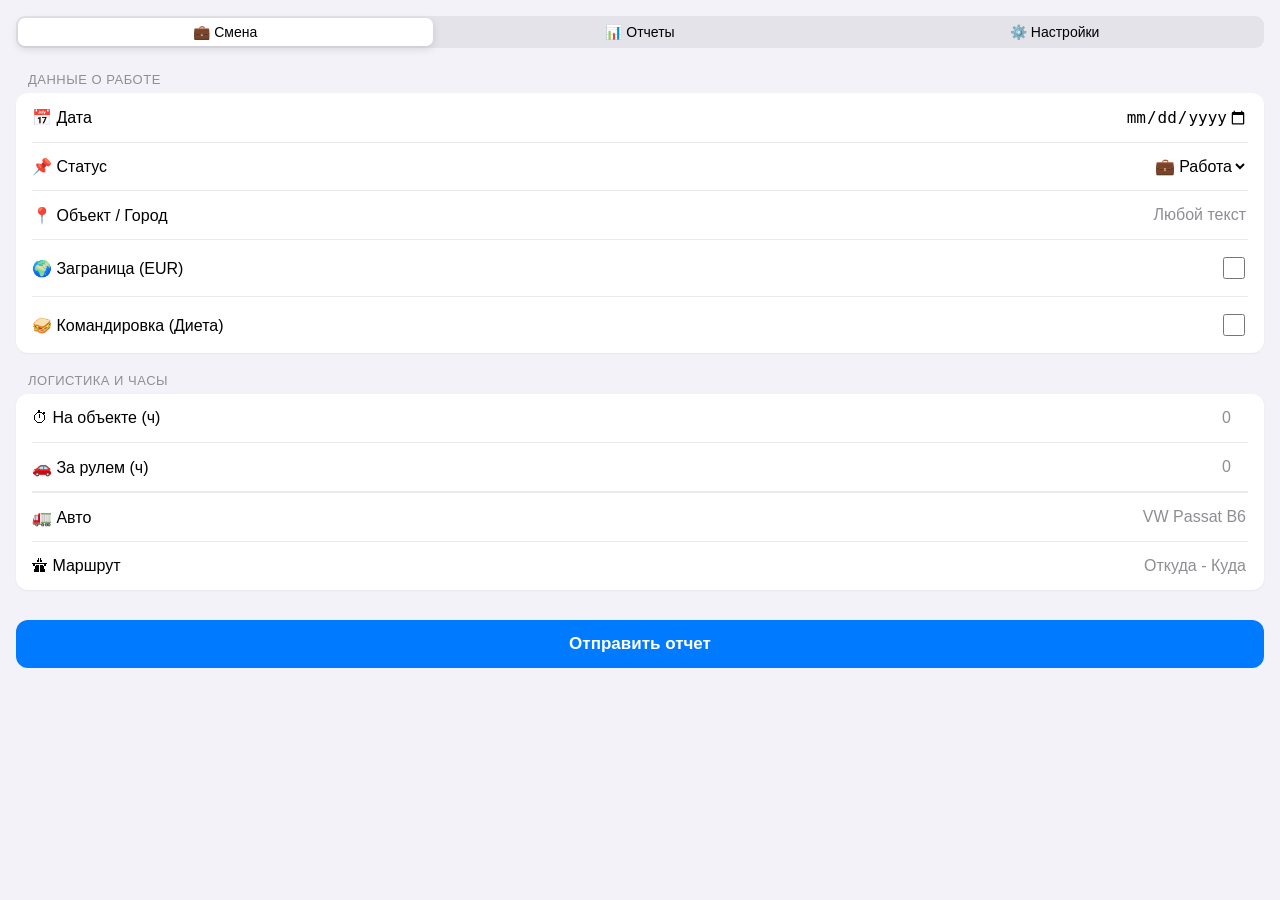
==== index.html @ 156c0d17 "29.04" ====
<!doctype html>
<html lang="ru">
  <head>
    <meta charset="UTF-8" />
    <meta
      name="viewport"
      content="width=device-width, initial-scale=1.0, maximum-scale=1.0, user-scalable=no"
    />
    <title>e-Ksiegowa Pro</title>
    <link rel="stylesheet" href="style.css" />
    <script src="https://telegram.org/js/telegram-web-app.js"></script>
  </head>
  <body>
    <div class="tabs">
      <div class="tab active" onclick="openTab('shift')" id="tab_shift">
        💼 Смена
      </div>
      <div class="tab" onclick="openTab('reports')" id="tab_reports">
        📊 Отчеты
      </div>
      <div class="tab" onclick="openTab('settings')" id="tab_settings">
        ⚙️ Настройки
      </div>
    </div>

    <div id="shift" class="content active">
      <div class="section-title" id="t_work_data">Данные о работе</div>
      <div class="block">
        <div class="input-row">
          <label id="l_date">📅 Дата</label><input type="date" id="dateInput" />
        </div>
        <div class="input-row">
          <label id="l_status">📌 Статус</label>
          <select id="statusInput">
            <option value="Work" id="opt_work">💼 Работа</option>
            <option value="L4" id="opt_l4">💊 Больничный (L4)</option>
            <option value="Urlop" id="opt_urlop">🌴 Отпуск</option>
          </select>
        </div>
        <div class="input-row" id="endDateRow" style="display: none">
          <label id="l_end_date">🏁 По (включительно)</label>
          <input type="date" id="endDateInput" />
        </div>
        <div class="input-row">
          <label id="l_object">📍 Объект / Город</label>
          <input type="text" id="objectInput" placeholder="Любой текст" />
        </div>
        <div class="input-row">
          <label id="l_abroad">🌍 Заграница (EUR)</label>
          <div class="checkbox-wrapper">
            <input type="checkbox" id="abroadInput" />
          </div>
        </div>
        <div class="input-row">
          <label id="l_diet">🥪 Командировка (Диета)</label>
          <div class="checkbox-wrapper">
            <input type="checkbox" id="dietInput" />
          </div>
        </div>
      </div>

      <div class="section-title" id="t_logistics">Логистика и Часы</div>
      <div class="block">
        <div class="input-row">
          <label id="l_hours">⏱ На объекте (ч)</label>
          <input type="number" id="hoursInput" step="0.5" placeholder="0" />
        </div>
        <div class="input-row">
          <label id="l_drive">🚗 За рулем (ч)</label>
          <input type="number" id="driveInput" step="0.5" placeholder="0" />
        </div>
        <div
          class="input-row"
          style="border-top: 1px solid rgba(118, 118, 128, 0.15)"
        >
          <label id="l_car">🚛 Авто</label>
          <input type="text" id="carInput" placeholder="VW Passat B6" />
        </div>
        <div class="input-row">
          <label id="l_route">🛣 Маршрут</label>
          <input type="text" id="routeInput" placeholder="Откуда - Куда" />
        </div>
      </div>
      <button class="btn-main" onclick="sendShift()" id="btn_send_shift">
        Отправить отчет
      </button>
    </div>

    <div id="reports" class="content">
      <div class="section-title" id="t_progress">🎯 Прогресс за месяц</div>
      <div class="block" style="padding: 16px">
        <div
          style="
            display: flex;
            justify-content: space-between;
            margin-bottom: 8px;
          "
        >
          <strong id="goalNameDisplay" style="font-size: 16px">Моя цель</strong>
          <span
            id="goalTextDisplay"
            style="color: var(--hint-color); font-size: 14px"
            >0 / 8600 zł</span
          >
        </div>
        <div
          style="
            background: rgba(118, 118, 128, 0.12);
            border-radius: 8px;
            height: 16px;
            overflow: hidden;
            position: relative;
          "
        >
          <div
            id="goalProgressBar"
            style="
              background: linear-gradient(90deg, #ff9500, #34c759);
              width: 0%;
              height: 100%;
              transition: width 1s ease-in-out;
            "
          ></div>
        </div>
        <div
          id="goalMotivation"
          style="
            text-align: center;
            font-size: 13px;
            color: var(--hint-color);
            margin-top: 10px;
          "
        >
          Загружаем данные...
        </div>
      </div>

      <div class="section-title" id="t_audit">📊 Интерактивный аудит ЗП</div>
      <div class="block">
        <div class="input-row">
          <label id="l_month_audit">📅 Месяц</label>
          <input type="month" id="auditMonth" />
        </div>
        <div class="input-row">
          <label id="l_card">💰 Пришло на карту</label>
          <input type="number" id="cardAmount" placeholder="Сумма в zł" />
        </div>
        <button
          class="btn-main"
          onclick="sendAuditReq()"
          id="btn_audit"
          style="
            margin-top: 10px;
            background-color: #34c759;
            margin-bottom: 10px;
          "
        >
          Посчитать конверт
        </button>
      </div>

      <div class="section-title" id="t_history">
        📜 История и редактирование
      </div>
      <div class="block">
        <div class="input-row">
          <label id="l_month_history">Выбери месяц</label>
          <input type="month" id="historyMonth" />
        </div>
        <button
          class="btn-main"
          onclick="sendHistoryReq()"
          id="btn_history"
          style="
            background-color: #ff9500;
            margin-top: 10px;
            margin-bottom: 10px;
          "
        >
          Показать смены
        </button>
      </div>

      <div class="section-title" id="t_export">📥 Экспорт Excel</div>
      <div class="block">
        <div class="input-row">
          <label id="l_month_export">Выбери месяц</label>
          <input type="month" id="reportMonth" />
        </div>
      </div>
      <button class="btn-main" onclick="sendReportReq()" id="btn_export">
        Прислать Excel в чат
      </button>
    </div>

    <div id="settings" class="content">
      <div class="section-title" id="t_lang">Язык интерфейса</div>
      <div class="block">
        <div class="input-row">
          <label id="l_lang_select">🌐 Язык</label>
          <select id="langInput" onchange="changeLanguage()">
            <option value="PL">🇵🇱 Polski</option>
            <option value="RUS">🇷🇺 Русский</option>
            <option value="UKR">🇺🇦 Українська</option>
          </select>
        </div>
      </div>

      <div class="section-title" id="t_goal">🎯 Моя финансовая цель</div>
      <div class="block">
        <div class="input-row">
          <label id="l_goal_name">Название</label>
          <input type="text" id="goalNameInput" placeholder="Дом у моря" />
        </div>
        <div class="input-row">
          <label id="l_goal_sum">Сумма (zł)</label>
          <input type="number" id="goalTargetInput" placeholder="8000" />
        </div>
        <div class="input-row">
          <label id="l_goal_date">К какому сроку?</label>
          <input type="date" id="goalDeadlineInput" />
        </div>
      </div>

      <div class="section-title" id="t_profile">
        Финансовый профиль (Ставки)
      </div>
      <div class="block">
        <div class="input-row">
          <label id="l_brutto">💵 Brutto (zł/h)</label>
          <input
            type="number"
            id="baseRateInput"
            placeholder="0.0"
            step="0.1"
          />
        </div>
        <div class="input-row">
          <label id="l_env">✉️ Конверт (zł/h)</label>
          <input
            type="number"
            id="extraRateInput"
            placeholder="0.0"
            step="0.1"
          />
        </div>
        <div class="input-row">
          <label id="l_rate_eur">💶 Ставка (EUR/h)</label>
          <input type="number" id="eurRateInput" placeholder="0.0" step="0.1" />
        </div>
        <div class="input-row">
          <label id="l_drive_zl">🚗 Руль (zł/h)</label>
          <input
            type="number"
            id="driveRateInput"
            placeholder="0.0"
            step="0.1"
          />
        </div>
        <div class="input-row">
          <label id="l_drive_eur">🚙 Руль (EUR/h)</label>
          <input
            type="number"
            id="driveEurRateInput"
            placeholder="0.0"
            step="0.1"
          />
        </div>
      </div>

      <div class="section-title" id="t_support">☕ Поддержать проект</div>
      <div class="block" style="padding: 16px; text-align: center">
        <p
          id="t_support_desc"
          style="
            font-size: 14px;
            color: var(--hint-color);
            margin-bottom: 12px;
            margin-top: 0;
          "
        >
          Бот экономит твое время на расчетах? Угости ИИ-бухгалтершу кофе!
        </p>
        <button
          class="btn-main"
          type="button"
          onclick="
            window.Telegram.WebApp.openLink('https://buymeacoffee.com/bocxodv')
          "
          style="
            background-color: #ff813f;
            color: #ffffff;
            font-weight: bold;
            margin-bottom: 0;
          "
        >
          ☕ Buy Me a Coffee
        </button>
      </div>

      <button
        class="btn-main"
        onclick="sendSettings()"
        id="btn_save_settings"
        style="margin-top: 20px"
      >
        Сохранить изменения
      </button>
    </div>

    <script src="script.js?v=4"></script>
  </body>
</html>
---- style.css ----
:root {
    --bg-color: var(--tg-theme-bg-color, #f3f2f8);
    --text-color: var(--tg-theme-text-color, #000000);
    --hint-color: var(--tg-theme-hint-color, #8e8e93);
    --btn-color: var(--tg-theme-button-color, #007aff);
    --btn-text-color: var(--tg-theme-button-text-color, #ffffff);
    --secondary-bg: var(--tg-theme-secondary-bg-color, #ffffff);
}

body {
    font-family: -apple-system, BlinkMacSystemFont, "Segoe UI", Roboto, Arial, sans-serif;
    background-color: var(--bg-color);
    color: var(--text-color);
    margin: 0;
    padding: 16px;
    box-sizing: border-box;
}

.tabs {
    display: flex;
    background-color: rgba(118, 118, 128, 0.12);
    border-radius: 9px;
    padding: 2px;
    margin-bottom: 24px;
}

.tab {
    flex: 1;
    text-align: center;
    padding: 6px 0;
    font-size: 14px;
    font-weight: 500;
    border-radius: 7px;
    cursor: pointer;
    transition: 0.2s;
}

.tab.active {
    background-color: var(--secondary-bg);
    box-shadow: 0 3px 8px rgba(0, 0, 0, 0.12);
}

.content {
    display: none;
    animation: fadeIn 0.3s ease;
}

.content.active {
    display: block;
}

@keyframes fadeIn {
    from {
        opacity: 0;
        transform: translateY(5px);
    }

    to {
        opacity: 1;
        transform: translateY(0);
    }
}

.block {
    background-color: var(--secondary-bg);
    border-radius: 12px;
    padding: 0 16px;
    margin-bottom: 20px;
    box-shadow: 0 1px 2px rgba(0, 0, 0, 0.05);
}

.input-row {
    display: flex;
    justify-content: space-between;
    align-items: center;
    padding: 14px 0;
    border-bottom: 1px solid rgba(118, 118, 128, 0.15);
}

.input-row:last-child {
    border-bottom: none;
}

label {
    font-size: 16px;
    font-weight: 500;
    display: flex;
    align-items: center;
    gap: 8px;
}

input[type="text"],
input[type="number"],
input[type="date"],
input[type="month"],
select {
    border: none;
    background: transparent;
    text-align: right;
    font-size: 16px;
    color: var(--text-color);
    width: 50%;
    outline: none;
}

input::placeholder {
    color: var(--hint-color);
}

.checkbox-wrapper {
    display: flex;
    align-items: center;
    justify-content: flex-end;
    width: 50%;
}

input[type="checkbox"] {
    width: 22px;
    height: 22px;
    accent-color: var(--btn-color);
    cursor: pointer;
}

.section-title {
    font-size: 13px;
    color: var(--hint-color);
    text-transform: uppercase;
    margin-bottom: 6px;
    margin-left: 12px;
    letter-spacing: 0.5px;
}

.btn-main {
    background-color: var(--btn-color);
    color: var(--btn-text-color);
    border: none;
    border-radius: 12px;
    width: 100%;
    padding: 14px;
    font-size: 17px;
    font-weight: 600;
    cursor: pointer;
    margin-top: 10px;
}

.btn-main:active {
    opacity: 0.7;
}
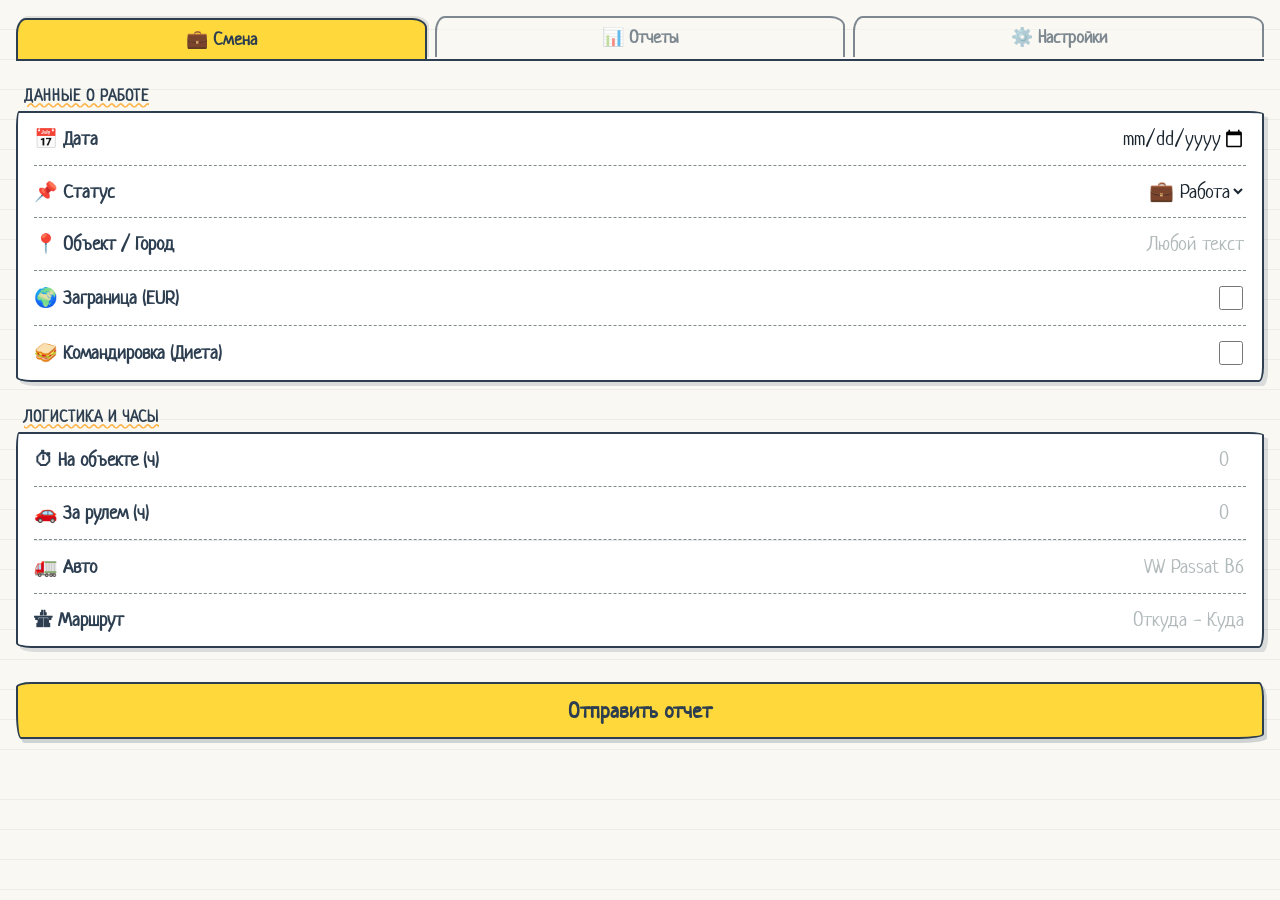
==== commit 4eaf3ac7: "30.04" ====
--- a/index.html
+++ b/index.html
@@ -7,6 +7,10 @@
       content="width=device-width, initial-scale=1.0, maximum-scale=1.0, user-scalable=no"
     />
     <title>e-Ksiegowa Pro</title>
+    <link
+      href="https://fonts.googleapis.com/css2?family=Neucha&display=swap"
+      rel="stylesheet"
+    />
     <link rel="stylesheet" href="style.css" />
     <script src="https://telegram.org/js/telegram-web-app.js"></script>
   </head>
@@ -181,6 +185,23 @@
         </button>
       </div>
 
+      <div class="section-title" id="t_analytics">
+        📈 Топ объектов (Аналитика)
+      </div>
+      <div class="block">
+        <div class="input-row">
+          <label id="l_month_analytics">Выбери месяц</label>
+          <input type="month" id="analyticsMonth" />
+        </div>
+        <button
+          class="btn-main"
+          id="btn_analytics"
+          onclick="sendAnalyticsReq()"
+        >
+          Показать Топ объектов
+        </button>
+      </div>
+
       <div class="section-title" id="t_export">📥 Экспорт Excel</div>
       <div class="block">
         <div class="input-row">
--- a/style.css
+++ b/style.css
@@ -1,80 +1,86 @@
+/* --- ЛАМПОВЫЙ БЛОКНОТ: ПАЛИТРА --- */
 :root {
-    --bg-color: var(--tg-theme-bg-color, #f3f2f8);
-    --text-color: var(--tg-theme-text-color, #000000);
-    --hint-color: var(--tg-theme-hint-color, #8e8e93);
-    --btn-color: var(--tg-theme-button-color, #007aff);
-    --btn-text-color: var(--tg-theme-button-text-color, #ffffff);
-    --secondary-bg: var(--tg-theme-secondary-bg-color, #ffffff);
-}
-
+    --paper-bg: #f9f8f3;
+    /* Цвет слоновой кости / старой бумаги */
+    --paper-line: #e1e1e1;
+    /* Цвет линовки тетради */
+    --ink-color: #2c3e50;
+    /* Темно-синие чернила ручки */
+    --hint-ink: #7f8c8d;
+    /* Блеклые чернила для подсказок */
+    --highlight-yellow: #ffd93b;
+    /* Желтый текстовыделитель */
+    --highlight-green: #98fb98;
+    /* Зеленый маркер */
+    --highlight-orange: #ffb347;
+    /* Оранжевый маркер */
+}
+
+/* Фон в виде тетради в линейку */
 body {
-    font-family: -apple-system, BlinkMacSystemFont, "Segoe UI", Roboto, Arial, sans-serif;
-    background-color: var(--bg-color);
-    color: var(--text-color);
+    font-family: 'Neucha', cursive, sans-serif;
+    background-color: var(--paper-bg);
+    background-image: repeating-linear-gradient(transparent, transparent 29px, var(--paper-line) 30px);
+    color: var(--ink-color);
     margin: 0;
     padding: 16px;
     box-sizing: border-box;
-}
-
+    font-size: 18px;
+}
+
+/* --- ВКЛАДКИ КАК БУМАЖНЫЕ ЗАКЛАДКИ --- */
 .tabs {
     display: flex;
-    background-color: rgba(118, 118, 128, 0.12);
-    border-radius: 9px;
-    padding: 2px;
+    gap: 8px;
     margin-bottom: 24px;
+    border-bottom: 2px solid var(--ink-color);
+    padding-bottom: 2px;
 }
 
 .tab {
     flex: 1;
     text-align: center;
-    padding: 6px 0;
-    font-size: 14px;
-    font-weight: 500;
-    border-radius: 7px;
+    padding: 8px 0;
+    font-size: 18px;
+    font-weight: bold;
+    background-color: var(--paper-bg);
+    border: 2px solid var(--ink-color);
+    border-bottom: none;
+    /* Кривые края для эффекта вырезанной бумаги */
+    border-radius: 10px 15px 0 0 / 15px 10px 0 0;
     cursor: pointer;
     transition: 0.2s;
+    opacity: 0.6;
 }
 
 .tab.active {
-    background-color: var(--secondary-bg);
-    box-shadow: 0 3px 8px rgba(0, 0, 0, 0.12);
-}
-
-.content {
-    display: none;
-    animation: fadeIn 0.3s ease;
-}
-
-.content.active {
-    display: block;
-}
-
-@keyframes fadeIn {
-    from {
-        opacity: 0;
-        transform: translateY(5px);
-    }
-
-    to {
-        opacity: 1;
-        transform: translateY(0);
-    }
-}
-
+    opacity: 1;
+    background-color: var(--highlight-yellow);
+    transform: translateY(2px);
+    /* Закладка выходит вперед */
+    box-shadow: 2px -2px 0px rgba(0, 0, 0, 0.1);
+}
+
+/* --- КАРТОЧКИ КАК ОБРЫВКИ БУМАГИ --- */
 .block {
-    background-color: var(--secondary-bg);
-    border-radius: 12px;
+    background-color: #ffffff;
+    border: 2px solid var(--ink-color);
+    /* Эффект нарисованного от руки прямоугольника */
+    border-radius: 3px 15px 5px 15px / 15px 3px 15px 5px;
     padding: 0 16px;
-    margin-bottom: 20px;
-    box-shadow: 0 1px 2px rgba(0, 0, 0, 0.05);
-}
-
+    margin-bottom: 24px;
+    box-shadow: 4px 4px 0px rgba(44, 62, 80, 0.15);
+    /* Грубая тень */
+}
+
+/* --- ПОЛЯ ВВОДА --- */
 .input-row {
     display: flex;
     justify-content: space-between;
     align-items: center;
-    padding: 14px 0;
-    border-bottom: 1px solid rgba(118, 118, 128, 0.15);
+    padding: 12px 0;
+    border-bottom: 1px dashed var(--hint-ink);
+    /* Пунктирная линия */
 }
 
 .input-row:last-child {
@@ -82,13 +88,14 @@
 }
 
 label {
-    font-size: 16px;
-    font-weight: 500;
+    font-size: 19px;
+    font-weight: bold;
     display: flex;
     align-items: center;
     gap: 8px;
 }
 
+/* Настраиваем поля, чтобы они выглядели как текст, вписанный ручкой */
 input[type="text"],
 input[type="number"],
 input[type="date"],
@@ -97,16 +104,20 @@
     border: none;
     background: transparent;
     text-align: right;
-    font-size: 16px;
-    color: var(--text-color);
+    font-size: 20px;
+    font-family: 'Neucha', cursive;
+    color: #1a252f;
+    /* Цвет чернил чуть темнее для введенного текста */
     width: 50%;
     outline: none;
 }
 
 input::placeholder {
-    color: var(--hint-color);
-}
-
+    color: var(--hint-ink);
+    opacity: 0.6;
+}
+
+/* --- ЧЕКБОКСЫ --- */
 .checkbox-wrapper {
     display: flex;
     align-items: center;
@@ -115,34 +126,80 @@
 }
 
 input[type="checkbox"] {
-    width: 22px;
-    height: 22px;
-    accent-color: var(--btn-color);
+    width: 24px;
+    height: 24px;
+    accent-color: var(--ink-color);
     cursor: pointer;
 }
 
+/* --- ЗАГОЛОВКИ БЛОКОВ --- */
 .section-title {
-    font-size: 13px;
-    color: var(--hint-color);
+    font-size: 16px;
+    color: var(--ink-color);
+    font-weight: bold;
     text-transform: uppercase;
-    margin-bottom: 6px;
-    margin-left: 12px;
-    letter-spacing: 0.5px;
-}
-
-.btn-main {
-    background-color: var(--btn-color);
-    color: var(--btn-text-color);
-    border: none;
-    border-radius: 12px;
+    margin-bottom: 4px;
+    margin-left: 8px;
+    letter-spacing: 1px;
+    text-decoration: underline;
+    text-decoration-style: wavy;
+    /* Волнистое подчеркивание */
+    text-decoration-color: var(--highlight-orange);
+}
+
+/* --- КНОПКИ В СТИЛЕ МАРКЕРОВ --- */
+.btn-main,
+.btn {
+    background-color: var(--highlight-yellow);
+    color: var(--ink-color);
+    border: 2px solid var(--ink-color);
+    /* Кривой контур кнопки */
+    border-radius: 15px 5px 25px 5px / 5px 15px 5px 25px;
     width: 100%;
-    padding: 14px;
-    font-size: 17px;
-    font-weight: 600;
+    padding: 12px;
+    font-size: 22px;
+    font-weight: bold;
+    font-family: 'Neucha', cursive;
     cursor: pointer;
     margin-top: 10px;
-}
-
-.btn-main:active {
-    opacity: 0.7;
+    margin-bottom: 15px;
+    box-shadow: 3px 4px 0px rgba(44, 62, 80, 0.2);
+    transition: all 0.1s;
+}
+
+.btn-main:active,
+.btn:active {
+    transform: translate(3px, 4px);
+    box-shadow: none;
+    /* Эффект нажатия на бумагу */
+}
+
+/* Разные цвета маркеров для разных действий (назначаются через style в HTML при желании, или оставляем желтыми) */
+#btn_audit {
+    background-color: var(--highlight-green);
+}
+
+#btn_history {
+    background-color: var(--highlight-orange);
+}
+
+.content {
+    display: none;
+    animation: fadeIn 0.4s ease;
+}
+
+.content.active {
+    display: block;
+}
+
+@keyframes fadeIn {
+    from {
+        opacity: 0;
+        transform: scale(0.98);
+    }
+
+    to {
+        opacity: 1;
+        transform: scale(1);
+    }
 }
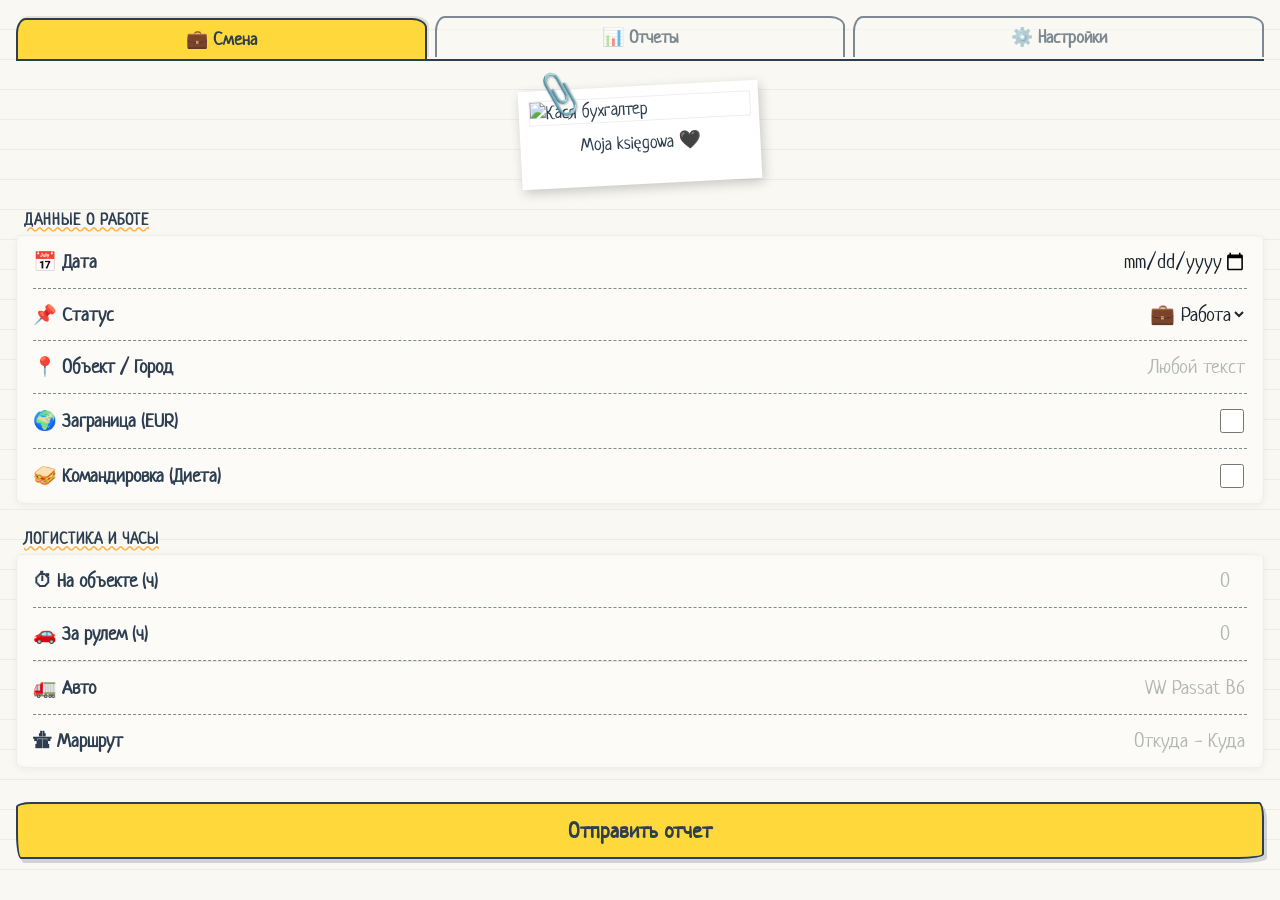
==== commit c8a984ca: "15.05" ====
--- a/index.html
+++ b/index.html
@@ -28,6 +28,15 @@
     </div>
 
     <div id="shift" class="content active">
+      <div class="polaroid-wrapper">
+        <img
+          src="https://i.imgur.com/vH1Wn0N.png"
+          alt="Кася бухгалтер"
+          id="kasiaAvatar"
+        />
+        <div class="polaroid-caption">Moja księgowa 🖤</div>
+      </div>
+
       <div class="section-title" id="t_work_data">Данные о работе</div>
       <div class="block">
         <div class="input-row">
@@ -45,10 +54,18 @@
           <label id="l_end_date">🏁 По (включительно)</label>
           <input type="date" id="endDateInput" />
         </div>
+
         <div class="input-row">
           <label id="l_object">📍 Объект / Город</label>
-          <input type="text" id="objectInput" placeholder="Любой текст" />
-        </div>
+          <input
+            type="text"
+            id="objectInput"
+            list="locationsList"
+            placeholder="Любой текст"
+          />
+          <datalist id="locationsList"></datalist>
+        </div>
+
         <div class="input-row">
           <label id="l_abroad">🌍 Заграница (EUR)</label>
           <div class="checkbox-wrapper">
@@ -73,13 +90,21 @@
           <label id="l_drive">🚗 За рулем (ч)</label>
           <input type="number" id="driveInput" step="0.5" placeholder="0" />
         </div>
+
         <div
           class="input-row"
           style="border-top: 1px solid rgba(118, 118, 128, 0.15)"
         >
           <label id="l_car">🚛 Авто</label>
-          <input type="text" id="carInput" placeholder="VW Passat B6" />
-        </div>
+          <input
+            type="text"
+            id="carInput"
+            list="carsList"
+            placeholder="VW Passat B6"
+          />
+          <datalist id="carsList"></datalist>
+        </div>
+
         <div class="input-row">
           <label id="l_route">🛣 Маршрут</label>
           <input type="text" id="routeInput" placeholder="Откуда - Куда" />
@@ -93,6 +118,45 @@
     <div id="reports" class="content">
       <div class="section-title" id="t_progress">🎯 Прогресс за месяц</div>
       <div class="block" style="padding: 16px">
+        <svg
+          width="100px"
+          height="80px"
+          viewBox="0 0 100 80"
+          version="1.1"
+          xmlns="http://www.w3.org/2000/svg"
+          style="
+            display: block;
+            margin: 0 auto 15px auto;
+            stroke: #2c3e50;
+            stroke-width: 2;
+            fill: #ffd93b;
+          "
+        >
+          <path
+            d="M50,15 C20,15 5,30 5,45 C5,65 25,75 50,75 C75,75 95,65 95,45 C95,30 80,15 50,15 Z"
+            fill="#ffffff"
+            stroke-width="2"
+          />
+          <path d="M25,65 L25,78" fill="none" />
+          <path d="M35,70 L35,80" fill="none" />
+          <path d="M65,70 L65,80" fill="none" />
+          <path d="M75,65 L75,78" fill="none" />
+          <ellipse
+            cx="50"
+            cy="50"
+            rx="12"
+            ry="10"
+            fill="#ffd93b"
+            stroke-width="2"
+          />
+          <circle cx="45" cy="50" r="2" fill="#2c3e50" />
+          <circle cx="55" cy="50" r="2" fill="#2c3e50" />
+          <circle cx="38" cy="35" r="3" fill="#2c3e50" />
+          <circle cx="62" cy="35" r="3" fill="#2c3e50" />
+          <path d="M25,25 L10,10 L30,20 Z" fill="#ffd93b" stroke-width="2" />
+          <path d="M75,25 L90,10 L70,20 Z" fill="#ffd93b" stroke-width="2" />
+          <rect x="40" y="23" width="20" height="4" rx="2" fill="#2c3e50" />
+        </svg>
         <div
           style="
             display: flex;
@@ -142,12 +206,12 @@
       <div class="section-title" id="t_audit">📊 Интерактивный аудит ЗП</div>
       <div class="block">
         <div class="input-row">
-          <label id="l_month_audit">📅 Месяц</label>
-          <input type="month" id="auditMonth" />
-        </div>
-        <div class="input-row">
-          <label id="l_card">💰 Пришло на карту</label>
-          <input type="number" id="cardAmount" placeholder="Сумма в zł" />
+          <label id="l_month_audit">📅 Месяц</label
+          ><input type="month" id="auditMonth" />
+        </div>
+        <div class="input-row">
+          <label id="l_card">💰 Пришло на карту</label
+          ><input type="number" id="cardAmount" placeholder="Сумма в zł" />
         </div>
         <button
           class="btn-main"
@@ -168,8 +232,8 @@
       </div>
       <div class="block">
         <div class="input-row">
-          <label id="l_month_history">Выбери месяц</label>
-          <input type="month" id="historyMonth" />
+          <label id="l_month_history">Выбери месяц</label
+          ><input type="month" id="historyMonth" />
         </div>
         <button
           class="btn-main"
@@ -190,8 +254,8 @@
       </div>
       <div class="block">
         <div class="input-row">
-          <label id="l_month_analytics">Выбери месяц</label>
-          <input type="month" id="analyticsMonth" />
+          <label id="l_month_analytics">Выбери месяц</label
+          ><input type="month" id="analyticsMonth" />
         </div>
         <button
           class="btn-main"
@@ -205,8 +269,8 @@
       <div class="section-title" id="t_export">📥 Экспорт Excel</div>
       <div class="block">
         <div class="input-row">
-          <label id="l_month_export">Выбери месяц</label>
-          <input type="month" id="reportMonth" />
+          <label id="l_month_export">Выбери месяц</label
+          ><input type="month" id="reportMonth" />
         </div>
       </div>
       <button class="btn-main" onclick="sendReportReq()" id="btn_export">
@@ -230,16 +294,16 @@
       <div class="section-title" id="t_goal">🎯 Моя финансовая цель</div>
       <div class="block">
         <div class="input-row">
-          <label id="l_goal_name">Название</label>
-          <input type="text" id="goalNameInput" placeholder="Дом у моря" />
-        </div>
-        <div class="input-row">
-          <label id="l_goal_sum">Сумма (zł)</label>
-          <input type="number" id="goalTargetInput" placeholder="8000" />
-        </div>
-        <div class="input-row">
-          <label id="l_goal_date">К какому сроку?</label>
-          <input type="date" id="goalDeadlineInput" />
+          <label id="l_goal_name">Название</label
+          ><input type="text" id="goalNameInput" placeholder="Дом у моря" />
+        </div>
+        <div class="input-row">
+          <label id="l_goal_sum">Сумма (zł)</label
+          ><input type="number" id="goalTargetInput" placeholder="8000" />
+        </div>
+        <div class="input-row">
+          <label id="l_goal_date">К какому сроку?</label
+          ><input type="date" id="goalDeadlineInput" />
         </div>
       </div>
 
@@ -248,8 +312,8 @@
       </div>
       <div class="block">
         <div class="input-row">
-          <label id="l_brutto">💵 Brutto (zł/h)</label>
-          <input
+          <label id="l_brutto">💵 Brutto (zł/h)</label
+          ><input
             type="number"
             id="baseRateInput"
             placeholder="0.0"
@@ -257,8 +321,8 @@
           />
         </div>
         <div class="input-row">
-          <label id="l_env">✉️ Конверт (zł/h)</label>
-          <input
+          <label id="l_env">✉️ Конверт (zł/h)</label
+          ><input
             type="number"
             id="extraRateInput"
             placeholder="0.0"
@@ -266,12 +330,17 @@
           />
         </div>
         <div class="input-row">
-          <label id="l_rate_eur">💶 Ставка (EUR/h)</label>
-          <input type="number" id="eurRateInput" placeholder="0.0" step="0.1" />
-        </div>
-        <div class="input-row">
-          <label id="l_drive_zl">🚗 Руль (zł/h)</label>
-          <input
+          <label id="l_rate_eur">💶 Ставка (EUR/h)</label
+          ><input
+            type="number"
+            id="eurRateInput"
+            placeholder="0.0"
+            step="0.1"
+          />
+        </div>
+        <div class="input-row">
+          <label id="l_drive_zl">🚗 Руль (zł/h)</label
+          ><input
             type="number"
             id="driveRateInput"
             placeholder="0.0"
@@ -279,8 +348,8 @@
           />
         </div>
         <div class="input-row">
-          <label id="l_drive_eur">🚙 Руль (EUR/h)</label>
-          <input
+          <label id="l_drive_eur">🚙 Руль (EUR/h)</label
+          ><input
             type="number"
             id="driveEurRateInput"
             placeholder="0.0"
@@ -318,7 +387,6 @@
           ☕ Buy Me a Coffee
         </button>
       </div>
-
       <button
         class="btn-main"
         onclick="sendSettings()"
@@ -329,6 +397,6 @@
       </button>
     </div>
 
-    <script src="script.js?v=4"></script>
+    <script src="script.js?v=5"></script>
   </body>
 </html>
--- a/style.css
+++ b/style.css
@@ -202,4 +202,65 @@
         opacity: 1;
         transform: scale(1);
     }
+}
+
+/* Стилизация самого Поляроида */
+.polaroid-wrapper {
+    background: #ffffff;
+    padding: 10px 10px 30px 10px;
+    /* Снизу отступ больше для подписи */
+    box-shadow: 2px 4px 12px rgba(0, 0, 0, 0.2);
+    /* Реалистичная тень */
+    transform: rotate(-3deg);
+    /* Легкий наклон влево */
+    width: 220px;
+    margin: 25px auto;
+    /* Центрируем */
+    position: relative;
+    transition: transform 0.3s ease;
+    /* Анимация при наведении */
+}
+
+/* Реакция на нажатие/наведение (фото чуть выравнивается) */
+.polaroid-wrapper:hover,
+.polaroid-wrapper:active {
+    transform: rotate(0deg) scale(1.02);
+}
+
+.polaroid-wrapper img {
+    width: 100%;
+    height: auto;
+    border: 1px solid #eeeeee;
+    display: block;
+}
+
+/* Текстовая подпись под фото в стиле маркера */
+.polaroid-caption {
+    text-align: center;
+    font-family: 'Neucha', cursive;
+    font-size: 18px;
+    color: #2c3e50;
+    margin-top: 10px;
+}
+
+/* Иллюзия металлической скрепки через псевдоэлемент */
+.polaroid-wrapper::before {
+    content: "📎";
+    font-size: 35px;
+    position: absolute;
+    top: -18px;
+    /* Сдвигаем наверх, за край фото */
+    left: 20px;
+    transform: rotate(15deg);
+    filter: drop-shadow(1px 1px 1px rgba(0, 0, 0, 0.3));
+    /* Тень для скрепки */
+    z-index: 2;
+}
+
+/* Легкий бумажный фон для блоков контента (опционально) */
+.block {
+    background-color: #fdfbf7 !important;
+    /* Цвет слоновой кости/старой бумаги */
+    box-shadow: inset 0 0 10px rgba(0, 0, 0, 0.02), 0 2px 8px rgba(0, 0, 0, 0.05) !important;
+    border: 1px solid rgba(0, 0, 0, 0.05);
 }
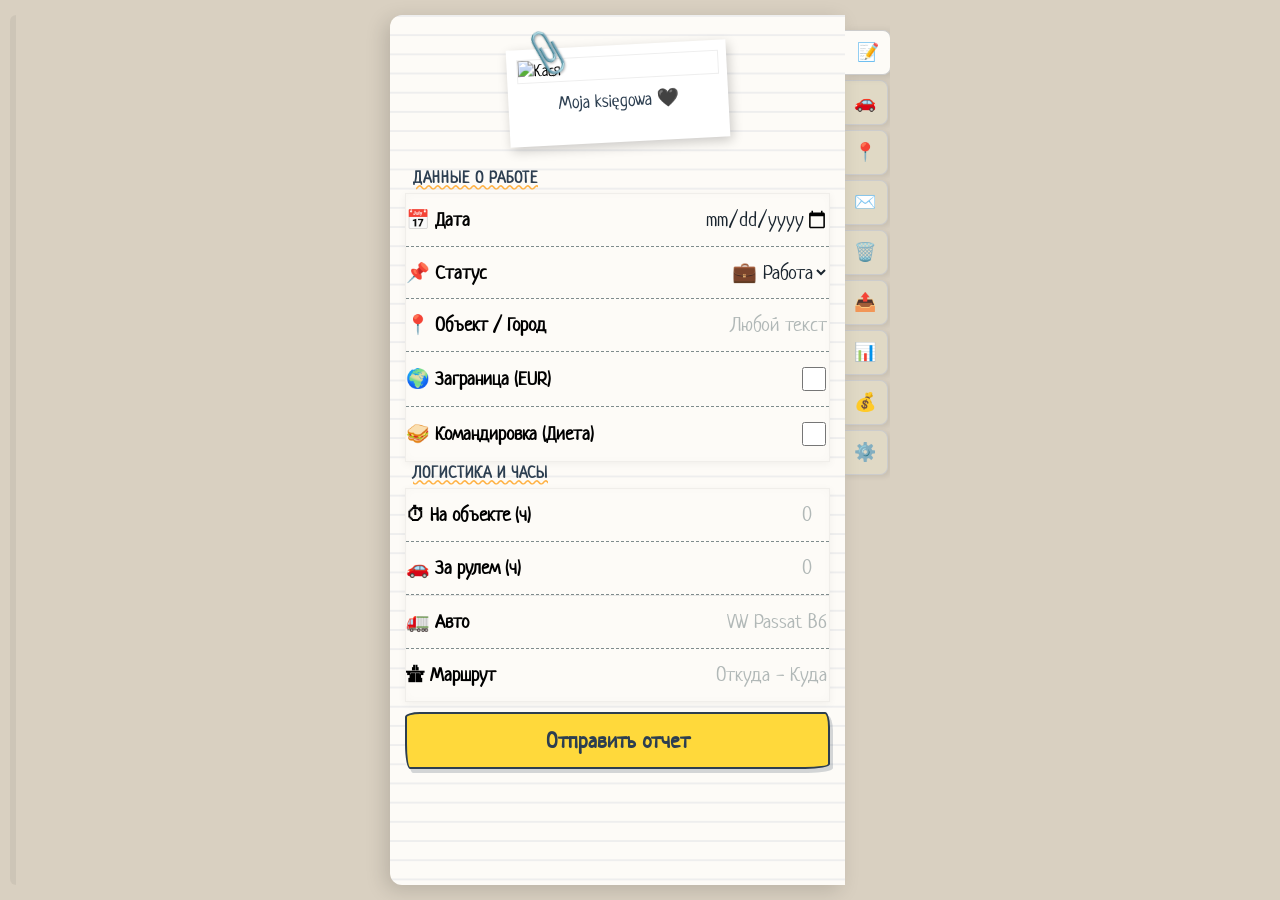
==== commit 98173107: "18.05" ====
--- a/index.html
+++ b/index.html
@@ -6,7 +6,7 @@
       name="viewport"
       content="width=device-width, initial-scale=1.0, maximum-scale=1.0, user-scalable=no"
     />
-    <title>e-Ksiegowa Pro</title>
+    <title>e-Ksiegowa Pro - Planner</title>
     <link
       href="https://fonts.googleapis.com/css2?family=Neucha&display=swap"
       rel="stylesheet"
@@ -15,388 +15,470 @@
     <script src="https://telegram.org/js/telegram-web-app.js"></script>
   </head>
   <body>
-    <div class="tabs">
-      <div class="tab active" onclick="openTab('shift')" id="tab_shift">
-        💼 Смена
+    <div class="planner-container">
+      <div class="planner-page">
+        <div id="shift" class="content active">
+          <div class="polaroid-wrapper">
+            <img
+              src="https://i.imgur.com/vH1Wn0N.png"
+              alt="Кася"
+              class="kasiaAvatar"
+            />
+            <div class="polaroid-caption">Moja księgowa 🖤</div>
+          </div>
+          <div class="section-title" id="t_work_data">Данные о работе</div>
+          <div class="block">
+            <div class="input-row">
+              <label id="l_date">📅 Дата</label
+              ><input type="date" id="dateInput" />
+            </div>
+            <div class="input-row">
+              <label id="l_status">📌 Статус</label>
+              <select id="statusInput">
+                <option value="Work" id="opt_work">💼 Работа</option>
+                <option value="L4" id="opt_l4">💊 Больничный (L4)</option>
+                <option value="Urlop" id="opt_urlop">🌴 Отпуск</option>
+              </select>
+            </div>
+            <div class="input-row" id="endDateRow" style="display: none">
+              <label id="l_end_date">🏁 По (включительно)</label>
+              <input type="date" id="endDateInput" />
+            </div>
+            <div class="input-row">
+              <label id="l_object">📍 Объект / Город</label>
+              <input
+                type="text"
+                id="objectInput"
+                list="locationsList"
+                placeholder="Любой текст"
+              />
+              <datalist id="locationsList"></datalist>
+            </div>
+            <div class="input-row">
+              <label id="l_abroad">🌍 Заграница (EUR)</label>
+              <div class="checkbox-wrapper">
+                <input type="checkbox" id="abroadInput" />
+              </div>
+            </div>
+            <div class="input-row">
+              <label id="l_diet">🥪 Командировка (Диета)</label>
+              <div class="checkbox-wrapper">
+                <input type="checkbox" id="dietInput" />
+              </div>
+            </div>
+          </div>
+
+          <div class="section-title" id="t_logistics">Логистика и Часы</div>
+          <div class="block">
+            <div class="input-row">
+              <label id="l_hours">⏱ На объекте (ч)</label>
+              <input type="number" id="hoursInput" step="0.5" placeholder="0" />
+            </div>
+            <div class="input-row">
+              <label id="l_drive">🚗 За рулем (ч)</label>
+              <input type="number" id="driveInput" step="0.5" placeholder="0" />
+            </div>
+            <div
+              class="input-row"
+              style="border-top: 1px solid rgba(118, 118, 128, 0.15)"
+            >
+              <label id="l_car">🚛 Авто</label>
+              <input
+                type="text"
+                id="carInput"
+                list="carsList"
+                placeholder="VW Passat B6"
+              />
+              <datalist id="carsList"></datalist>
+            </div>
+            <div class="input-row">
+              <label id="l_route">🛣 Маршрут</label>
+              <input type="text" id="routeInput" placeholder="Откуда - Куда" />
+            </div>
+          </div>
+          <button class="btn-main" onclick="sendShift()" id="btn_send_shift">
+            Отправить отчет
+          </button>
+        </div>
+
+        <div id="garage" class="content">
+          <div class="polaroid-wrapper">
+            <img
+              src="https://i.imgur.com/vH1Wn0N.png"
+              alt="Кася"
+              class="kasiaAvatar"
+            />
+            <div class="polaroid-caption">W garażu 🚙</div>
+          </div>
+          <div class="section-title">Мой Гараж</div>
+          <div class="block" style="padding: 16px; text-align: center">
+            <p style="font-size: 14px; color: var(--hint-color)">
+              Здесь мы скоро реализуем ручное добавление, управление списком и
+              кнопку распознавания авто по фото!
+            </p>
+          </div>
+        </div>
+
+        <div id="route" class="content">
+          <div class="polaroid-wrapper">
+            <img
+              src="https://i.imgur.com/vH1Wn0N.png"
+              alt="Кася"
+              class="kasiaAvatar"
+            />
+            <div class="polaroid-caption">W drodze 🗺️</div>
+          </div>
+          <div class="section-title">Навигация</div>
+          <div class="block" style="padding: 16px; text-align: center">
+            <p style="font-size: 14px; color: var(--hint-color)">
+              Скоро здесь появится интерактивная карта для построения маршрутов
+              и переход в Google Maps.
+            </p>
+          </div>
+        </div>
+
+        <div id="envelope" class="content">
+          <div class="polaroid-wrapper">
+            <img
+              src="https://i.imgur.com/vH1Wn0N.png"
+              alt="Кася"
+              class="kasiaAvatar"
+            />
+            <div class="polaroid-caption">Koperta ✉️</div>
+          </div>
+          <div class="section-title" id="t_audit">
+            📊 Интерактивный аудит ЗП
+          </div>
+          <div class="block">
+            <div class="input-row">
+              <label id="l_month_audit">📅 Месяц</label
+              ><input type="month" id="auditMonth" />
+            </div>
+            <div class="input-row">
+              <label id="l_card">💰 На карту</label
+              ><input type="number" id="cardAmount" placeholder="Сумма в zł" />
+            </div>
+            <button
+              class="btn-main"
+              onclick="sendAuditReq()"
+              id="btn_audit"
+              style="
+                margin-top: 10px;
+                background-color: #34c759;
+                margin-bottom: 10px;
+              "
+            >
+              Посчитать конверт
+            </button>
+          </div>
+        </div>
+
+        <div id="delete" class="content">
+          <div class="polaroid-wrapper">
+            <img
+              src="https://i.imgur.com/vH1Wn0N.png"
+              alt="Кася"
+              class="kasiaAvatar"
+            />
+            <div class="polaroid-caption">Porządki 🗑️</div>
+          </div>
+          <div class="section-title" id="t_history">
+            📜 История и редактирование
+          </div>
+          <div class="block">
+            <div class="input-row">
+              <label id="l_month_history">Месяц</label
+              ><input type="month" id="historyMonth" />
+            </div>
+            <button
+              class="btn-main"
+              onclick="sendHistoryReq()"
+              id="btn_history"
+              style="
+                background-color: #ff9500;
+                margin-top: 10px;
+                margin-bottom: 10px;
+              "
+            >
+              Показать смены
+            </button>
+          </div>
+        </div>
+
+        <div id="export" class="content">
+          <div class="polaroid-wrapper">
+            <img
+              src="https://i.imgur.com/vH1Wn0N.png"
+              alt="Кася"
+              class="kasiaAvatar"
+            />
+            <div class="polaroid-caption">Raporty 📤</div>
+          </div>
+          <div class="section-title" id="t_export">📥 Экспорт Excel</div>
+          <div class="block">
+            <div class="input-row">
+              <label id="l_month_export">Месяц</label
+              ><input type="month" id="reportMonth" />
+            </div>
+          </div>
+          <button class="btn-main" onclick="sendReportReq()" id="btn_export">
+            Прислать Excel в чат
+          </button>
+        </div>
+
+        <div id="analytics" class="content">
+          <div class="polaroid-wrapper">
+            <img
+              src="https://i.imgur.com/vH1Wn0N.png"
+              alt="Кася"
+              class="kasiaAvatar"
+            />
+            <div class="polaroid-caption">Analiza 📈</div>
+          </div>
+          <div class="section-title" id="t_analytics">📈 Топ объектов</div>
+          <div class="block">
+            <div class="input-row">
+              <label id="l_month_analytics">Месяц</label
+              ><input type="month" id="analyticsMonth" />
+            </div>
+            <button
+              class="btn-main"
+              id="btn_analytics"
+              onclick="sendAnalyticsReq()"
+            >
+              Показать Топ объектов
+            </button>
+          </div>
+        </div>
+
+        <div id="savings" class="content">
+          <div class="polaroid-wrapper">
+            <img
+              src="https://i.imgur.com/vH1Wn0N.png"
+              alt="Кася"
+              class="kasiaAvatar"
+            />
+            <div class="polaroid-caption">Skarbonka 💰</div>
+          </div>
+          <div class="section-title" id="t_progress">🎯 Прогресс за месяц</div>
+          <div class="block" style="padding: 16px">
+            <svg
+              width="100px"
+              height="80px"
+              viewBox="0 0 100 80"
+              version="1.1"
+              xmlns="http://www.w3.org/2000/svg"
+              style="
+                display: block;
+                margin: 0 auto 15px auto;
+                stroke: #2c3e50;
+                stroke-width: 2;
+                fill: #ffd93b;
+              "
+            >
+              <path
+                d="M50,15 C20,15 5,30 5,45 C5,65 25,75 50,75 C75,75 95,65 95,45 C95,30 80,15 50,15 Z"
+                fill="#ffffff"
+                stroke-width="2"
+              />
+              <path d="M25,65 L25,78" fill="none" />
+              <path d="M35,70 L35,80" fill="none" />
+              <path d="M65,70 L65,80" fill="none" />
+              <path d="M75,65 L75,78" fill="none" />
+              <ellipse
+                cx="50"
+                cy="50"
+                rx="12"
+                ry="10"
+                fill="#ffd93b"
+                stroke-width="2"
+              />
+              <circle cx="45" cy="50" r="2" fill="#2c3e50" />
+              <circle cx="55" cy="50" r="2" fill="#2c3e50" />
+              <circle cx="38" cy="35" r="3" fill="#2c3e50" />
+              <circle cx="62" cy="35" r="3" fill="#2c3e50" />
+              <path
+                d="M25,25 L10,10 L30,20 Z"
+                fill="#ffd93b"
+                stroke-width="2"
+              />
+              <path
+                d="M75,25 L90,10 L70,20 Z"
+                fill="#ffd93b"
+                stroke-width="2"
+              />
+              <rect x="40" y="23" width="20" height="4" rx="2" fill="#2c3e50" />
+            </svg>
+            <div
+              style="
+                display: flex;
+                justify-content: space-between;
+                margin-bottom: 8px;
+              "
+            >
+              <strong id="goalNameDisplay" style="font-size: 16px"
+                >Моя цель</strong
+              >
+              <span
+                id="goalTextDisplay"
+                style="color: var(--hint-color); font-size: 14px"
+                >0 / 0 zł</span
+              >
+            </div>
+            <div
+              style="
+                background: rgba(118, 118, 128, 0.12);
+                border-radius: 8px;
+                height: 16px;
+                overflow: hidden;
+                position: relative;
+              "
+            >
+              <div
+                id="goalProgressBar"
+                style="
+                  background: linear-gradient(90deg, #ff9500, #34c759);
+                  width: 0%;
+                  height: 100%;
+                  transition: width 1s ease-in-out;
+                "
+              ></div>
+            </div>
+            <div
+              id="goalMotivation"
+              style="
+                text-align: center;
+                font-size: 13px;
+                color: var(--hint-color);
+                margin-top: 10px;
+              "
+            >
+              Загружаем данные...
+            </div>
+          </div>
+        </div>
+
+        <div id="settings" class="content">
+          <div class="polaroid-wrapper">
+            <img
+              src="https://i.imgur.com/vH1Wn0N.png"
+              alt="Кася"
+              class="kasiaAvatar"
+            />
+            <div class="polaroid-caption">Ustawienia ⚙️</div>
+          </div>
+
+          <div class="section-title" id="t_lang">Язык интерфейса</div>
+          <div class="block">
+            <div class="input-row">
+              <label id="l_lang_select">🌐 Язык</label>
+              <select id="langInput" onchange="changeLanguage()">
+                <option value="PL">🇵🇱 Polski</option>
+                <option value="RUS">🇷🇺 Русский</option>
+                <option value="UKR">🇺🇦 Українська</option>
+              </select>
+            </div>
+          </div>
+
+          <div class="section-title" id="t_goal">🎯 Моя финансовая цель</div>
+          <div class="block">
+            <div class="input-row">
+              <label id="l_goal_name">Название</label
+              ><input type="text" id="goalNameInput" placeholder="Дом у моря" />
+            </div>
+            <div class="input-row">
+              <label id="l_goal_sum">Сумма (zł)</label
+              ><input type="number" id="goalTargetInput" placeholder="8000" />
+            </div>
+            <div class="input-row">
+              <label id="l_goal_date">Срок?</label
+              ><input type="date" id="goalDeadlineInput" />
+            </div>
+          </div>
+
+          <div class="section-title" id="t_profile">
+            Финансовый профиль (Ставки)
+          </div>
+          <div class="block">
+            <div class="input-row">
+              <label id="l_brutto">💵 Brutto (zł/h)</label
+              ><input
+                type="number"
+                id="baseRateInput"
+                placeholder="0.0"
+                step="0.1"
+              />
+            </div>
+            <div class="input-row">
+              <label id="l_env">✉️ Конверт (zł/h)</label
+              ><input
+                type="number"
+                id="extraRateInput"
+                placeholder="0.0"
+                step="0.1"
+              />
+            </div>
+            <div class="input-row">
+              <label id="l_rate_eur">💶 Ставка (EUR/h)</label
+              ><input
+                type="number"
+                id="eurRateInput"
+                placeholder="0.0"
+                step="0.1"
+              />
+            </div>
+            <div class="input-row">
+              <label id="l_drive_zl">🚗 Руль (zł/h)</label
+              ><input
+                type="number"
+                id="driveRateInput"
+                placeholder="0.0"
+                step="0.1"
+              />
+            </div>
+            <div class="input-row">
+              <label id="l_drive_eur">🚙 Руль (EUR/h)</label
+              ><input
+                type="number"
+                id="driveEurRateInput"
+                placeholder="0.0"
+                step="0.1"
+              />
+            </div>
+          </div>
+
+          <button
+            class="btn-main"
+            onclick="sendSettings()"
+            id="btn_save_settings"
+            style="margin-top: 20px"
+          >
+            Сохранить настройки
+          </button>
+        </div>
       </div>
-      <div class="tab" onclick="openTab('reports')" id="tab_reports">
-        📊 Отчеты
-      </div>
-      <div class="tab" onclick="openTab('settings')" id="tab_settings">
-        ⚙️ Настройки
+      <div class="planner-tabs">
+        <div class="v-tab active" id="tab_shift" onclick="openTab('shift')">
+          📝
+        </div>
+        <div class="v-tab" id="tab_garage" onclick="openTab('garage')">🚗</div>
+        <div class="v-tab" id="tab_route" onclick="openTab('route')">📍</div>
+        <div class="v-tab" id="tab_envelope" onclick="openTab('envelope')">
+          ✉️
+        </div>
+        <div class="v-tab" id="tab_delete" onclick="openTab('delete')">🗑️</div>
+        <div class="v-tab" id="tab_export" onclick="openTab('export')">📤</div>
+        <div class="v-tab" id="tab_analytics" onclick="openTab('analytics')">
+          📊
+        </div>
+        <div class="v-tab" id="tab_savings" onclick="openTab('savings')">
+          💰
+        </div>
+        <div class="v-tab" id="tab_settings" onclick="openTab('settings')">
+          ⚙️
+        </div>
       </div>
     </div>
-
-    <div id="shift" class="content active">
-      <div class="polaroid-wrapper">
-        <img
-          src="https://i.imgur.com/vH1Wn0N.png"
-          alt="Кася бухгалтер"
-          id="kasiaAvatar"
-        />
-        <div class="polaroid-caption">Moja księgowa 🖤</div>
-      </div>
-
-      <div class="section-title" id="t_work_data">Данные о работе</div>
-      <div class="block">
-        <div class="input-row">
-          <label id="l_date">📅 Дата</label><input type="date" id="dateInput" />
-        </div>
-        <div class="input-row">
-          <label id="l_status">📌 Статус</label>
-          <select id="statusInput">
-            <option value="Work" id="opt_work">💼 Работа</option>
-            <option value="L4" id="opt_l4">💊 Больничный (L4)</option>
-            <option value="Urlop" id="opt_urlop">🌴 Отпуск</option>
-          </select>
-        </div>
-        <div class="input-row" id="endDateRow" style="display: none">
-          <label id="l_end_date">🏁 По (включительно)</label>
-          <input type="date" id="endDateInput" />
-        </div>
-
-        <div class="input-row">
-          <label id="l_object">📍 Объект / Город</label>
-          <input
-            type="text"
-            id="objectInput"
-            list="locationsList"
-            placeholder="Любой текст"
-          />
-          <datalist id="locationsList"></datalist>
-        </div>
-
-        <div class="input-row">
-          <label id="l_abroad">🌍 Заграница (EUR)</label>
-          <div class="checkbox-wrapper">
-            <input type="checkbox" id="abroadInput" />
-          </div>
-        </div>
-        <div class="input-row">
-          <label id="l_diet">🥪 Командировка (Диета)</label>
-          <div class="checkbox-wrapper">
-            <input type="checkbox" id="dietInput" />
-          </div>
-        </div>
-      </div>
-
-      <div class="section-title" id="t_logistics">Логистика и Часы</div>
-      <div class="block">
-        <div class="input-row">
-          <label id="l_hours">⏱ На объекте (ч)</label>
-          <input type="number" id="hoursInput" step="0.5" placeholder="0" />
-        </div>
-        <div class="input-row">
-          <label id="l_drive">🚗 За рулем (ч)</label>
-          <input type="number" id="driveInput" step="0.5" placeholder="0" />
-        </div>
-
-        <div
-          class="input-row"
-          style="border-top: 1px solid rgba(118, 118, 128, 0.15)"
-        >
-          <label id="l_car">🚛 Авто</label>
-          <input
-            type="text"
-            id="carInput"
-            list="carsList"
-            placeholder="VW Passat B6"
-          />
-          <datalist id="carsList"></datalist>
-        </div>
-
-        <div class="input-row">
-          <label id="l_route">🛣 Маршрут</label>
-          <input type="text" id="routeInput" placeholder="Откуда - Куда" />
-        </div>
-      </div>
-      <button class="btn-main" onclick="sendShift()" id="btn_send_shift">
-        Отправить отчет
-      </button>
-    </div>
-
-    <div id="reports" class="content">
-      <div class="section-title" id="t_progress">🎯 Прогресс за месяц</div>
-      <div class="block" style="padding: 16px">
-        <svg
-          width="100px"
-          height="80px"
-          viewBox="0 0 100 80"
-          version="1.1"
-          xmlns="http://www.w3.org/2000/svg"
-          style="
-            display: block;
-            margin: 0 auto 15px auto;
-            stroke: #2c3e50;
-            stroke-width: 2;
-            fill: #ffd93b;
-          "
-        >
-          <path
-            d="M50,15 C20,15 5,30 5,45 C5,65 25,75 50,75 C75,75 95,65 95,45 C95,30 80,15 50,15 Z"
-            fill="#ffffff"
-            stroke-width="2"
-          />
-          <path d="M25,65 L25,78" fill="none" />
-          <path d="M35,70 L35,80" fill="none" />
-          <path d="M65,70 L65,80" fill="none" />
-          <path d="M75,65 L75,78" fill="none" />
-          <ellipse
-            cx="50"
-            cy="50"
-            rx="12"
-            ry="10"
-            fill="#ffd93b"
-            stroke-width="2"
-          />
-          <circle cx="45" cy="50" r="2" fill="#2c3e50" />
-          <circle cx="55" cy="50" r="2" fill="#2c3e50" />
-          <circle cx="38" cy="35" r="3" fill="#2c3e50" />
-          <circle cx="62" cy="35" r="3" fill="#2c3e50" />
-          <path d="M25,25 L10,10 L30,20 Z" fill="#ffd93b" stroke-width="2" />
-          <path d="M75,25 L90,10 L70,20 Z" fill="#ffd93b" stroke-width="2" />
-          <rect x="40" y="23" width="20" height="4" rx="2" fill="#2c3e50" />
-        </svg>
-        <div
-          style="
-            display: flex;
-            justify-content: space-between;
-            margin-bottom: 8px;
-          "
-        >
-          <strong id="goalNameDisplay" style="font-size: 16px">Моя цель</strong>
-          <span
-            id="goalTextDisplay"
-            style="color: var(--hint-color); font-size: 14px"
-            >0 / 8600 zł</span
-          >
-        </div>
-        <div
-          style="
-            background: rgba(118, 118, 128, 0.12);
-            border-radius: 8px;
-            height: 16px;
-            overflow: hidden;
-            position: relative;
-          "
-        >
-          <div
-            id="goalProgressBar"
-            style="
-              background: linear-gradient(90deg, #ff9500, #34c759);
-              width: 0%;
-              height: 100%;
-              transition: width 1s ease-in-out;
-            "
-          ></div>
-        </div>
-        <div
-          id="goalMotivation"
-          style="
-            text-align: center;
-            font-size: 13px;
-            color: var(--hint-color);
-            margin-top: 10px;
-          "
-        >
-          Загружаем данные...
-        </div>
-      </div>
-
-      <div class="section-title" id="t_audit">📊 Интерактивный аудит ЗП</div>
-      <div class="block">
-        <div class="input-row">
-          <label id="l_month_audit">📅 Месяц</label
-          ><input type="month" id="auditMonth" />
-        </div>
-        <div class="input-row">
-          <label id="l_card">💰 Пришло на карту</label
-          ><input type="number" id="cardAmount" placeholder="Сумма в zł" />
-        </div>
-        <button
-          class="btn-main"
-          onclick="sendAuditReq()"
-          id="btn_audit"
-          style="
-            margin-top: 10px;
-            background-color: #34c759;
-            margin-bottom: 10px;
-          "
-        >
-          Посчитать конверт
-        </button>
-      </div>
-
-      <div class="section-title" id="t_history">
-        📜 История и редактирование
-      </div>
-      <div class="block">
-        <div class="input-row">
-          <label id="l_month_history">Выбери месяц</label
-          ><input type="month" id="historyMonth" />
-        </div>
-        <button
-          class="btn-main"
-          onclick="sendHistoryReq()"
-          id="btn_history"
-          style="
-            background-color: #ff9500;
-            margin-top: 10px;
-            margin-bottom: 10px;
-          "
-        >
-          Показать смены
-        </button>
-      </div>
-
-      <div class="section-title" id="t_analytics">
-        📈 Топ объектов (Аналитика)
-      </div>
-      <div class="block">
-        <div class="input-row">
-          <label id="l_month_analytics">Выбери месяц</label
-          ><input type="month" id="analyticsMonth" />
-        </div>
-        <button
-          class="btn-main"
-          id="btn_analytics"
-          onclick="sendAnalyticsReq()"
-        >
-          Показать Топ объектов
-        </button>
-      </div>
-
-      <div class="section-title" id="t_export">📥 Экспорт Excel</div>
-      <div class="block">
-        <div class="input-row">
-          <label id="l_month_export">Выбери месяц</label
-          ><input type="month" id="reportMonth" />
-        </div>
-      </div>
-      <button class="btn-main" onclick="sendReportReq()" id="btn_export">
-        Прислать Excel в чат
-      </button>
-    </div>
-
-    <div id="settings" class="content">
-      <div class="section-title" id="t_lang">Язык интерфейса</div>
-      <div class="block">
-        <div class="input-row">
-          <label id="l_lang_select">🌐 Язык</label>
-          <select id="langInput" onchange="changeLanguage()">
-            <option value="PL">🇵🇱 Polski</option>
-            <option value="RUS">🇷🇺 Русский</option>
-            <option value="UKR">🇺🇦 Українська</option>
-          </select>
-        </div>
-      </div>
-
-      <div class="section-title" id="t_goal">🎯 Моя финансовая цель</div>
-      <div class="block">
-        <div class="input-row">
-          <label id="l_goal_name">Название</label
-          ><input type="text" id="goalNameInput" placeholder="Дом у моря" />
-        </div>
-        <div class="input-row">
-          <label id="l_goal_sum">Сумма (zł)</label
-          ><input type="number" id="goalTargetInput" placeholder="8000" />
-        </div>
-        <div class="input-row">
-          <label id="l_goal_date">К какому сроку?</label
-          ><input type="date" id="goalDeadlineInput" />
-        </div>
-      </div>
-
-      <div class="section-title" id="t_profile">
-        Финансовый профиль (Ставки)
-      </div>
-      <div class="block">
-        <div class="input-row">
-          <label id="l_brutto">💵 Brutto (zł/h)</label
-          ><input
-            type="number"
-            id="baseRateInput"
-            placeholder="0.0"
-            step="0.1"
-          />
-        </div>
-        <div class="input-row">
-          <label id="l_env">✉️ Конверт (zł/h)</label
-          ><input
-            type="number"
-            id="extraRateInput"
-            placeholder="0.0"
-            step="0.1"
-          />
-        </div>
-        <div class="input-row">
-          <label id="l_rate_eur">💶 Ставка (EUR/h)</label
-          ><input
-            type="number"
-            id="eurRateInput"
-            placeholder="0.0"
-            step="0.1"
-          />
-        </div>
-        <div class="input-row">
-          <label id="l_drive_zl">🚗 Руль (zł/h)</label
-          ><input
-            type="number"
-            id="driveRateInput"
-            placeholder="0.0"
-            step="0.1"
-          />
-        </div>
-        <div class="input-row">
-          <label id="l_drive_eur">🚙 Руль (EUR/h)</label
-          ><input
-            type="number"
-            id="driveEurRateInput"
-            placeholder="0.0"
-            step="0.1"
-          />
-        </div>
-      </div>
-
-      <div class="section-title" id="t_support">☕ Поддержать проект</div>
-      <div class="block" style="padding: 16px; text-align: center">
-        <p
-          id="t_support_desc"
-          style="
-            font-size: 14px;
-            color: var(--hint-color);
-            margin-bottom: 12px;
-            margin-top: 0;
-          "
-        >
-          Бот экономит твое время на расчетах? Угости ИИ-бухгалтершу кофе!
-        </p>
-        <button
-          class="btn-main"
-          type="button"
-          onclick="
-            window.Telegram.WebApp.openLink('https://buymeacoffee.com/bocxodv')
-          "
-          style="
-            background-color: #ff813f;
-            color: #ffffff;
-            font-weight: bold;
-            margin-bottom: 0;
-          "
-        >
-          ☕ Buy Me a Coffee
-        </button>
-      </div>
-      <button
-        class="btn-main"
-        onclick="sendSettings()"
-        id="btn_save_settings"
-        style="margin-top: 20px"
-      >
-        Сохранить изменения
-      </button>
-    </div>
-
-    <script src="script.js?v=5"></script>
+    <script src="script.js?v=6"></script>
   </body>
 </html>
--- a/style.css
+++ b/style.css
@@ -1,86 +1,133 @@
 /* --- ЛАМПОВЫЙ БЛОКНОТ: ПАЛИТРА --- */
 :root {
     --paper-bg: #f9f8f3;
-    /* Цвет слоновой кости / старой бумаги */
     --paper-line: #e1e1e1;
-    /* Цвет линовки тетради */
     --ink-color: #2c3e50;
-    /* Темно-синие чернила ручки */
     --hint-ink: #7f8c8d;
-    /* Блеклые чернила для подсказок */
     --highlight-yellow: #ffd93b;
-    /* Желтый текстовыделитель */
     --highlight-green: #98fb98;
-    /* Зеленый маркер */
     --highlight-orange: #ffb347;
-    /* Оранжевый маркер */
-}
-
-/* Фон в виде тетради в линейку */
+}
+
 body {
-    font-family: 'Neucha', cursive, sans-serif;
-    background-color: var(--paper-bg);
-    background-image: repeating-linear-gradient(transparent, transparent 29px, var(--paper-line) 30px);
-    color: var(--ink-color);
     margin: 0;
-    padding: 16px;
+    padding: 15px 10px;
+    background-color: #d9d0c1;
+    /* Цвет стола/обложки */
+    font-family: 'Neucha', cursive;
+    height: 100vh;
     box-sizing: border-box;
+    overflow: hidden;
+    /* Запрещаем скролл всего экрана */
+}
+
+/* СТРУКТУРА ПЛАНЕРА */
+.planner-container {
+    display: flex;
+    height: 100%;
+    max-width: 500px;
+    margin: 0 auto;
+}
+
+/* Бумажная страница */
+.planner-page {
+    flex-grow: 1;
+    background-color: #fdfbf7;
+    border-radius: 12px 0 0 12px;
+    box-shadow: -5px 5px 20px rgba(0, 0, 0, 0.15);
+    overflow-y: auto;
+    /* Скролл только внутри листа */
+    padding: 15px;
+    position: relative;
+    z-index: 2;
+    background-image: linear-gradient(#eee 0.1em, transparent 0.1em);
+    background-size: 100% 1.2em;
+    /* Линовка */
+}
+
+/* Имитация корешка слева */
+.planner-page::before {
+    content: "";
+    position: fixed;
+    left: 10px;
+    /* Отступ body */
+    top: 15px;
+    bottom: 15px;
+    width: 6px;
+    background: rgba(0, 0, 0, 0.05);
+    border-radius: 12px 0 0 12px;
+    z-index: 10;
+    pointer-events: none;
+}
+
+/* Контейнер закладок */
+.planner-tabs {
+    display: flex;
+    flex-direction: column;
+    width: 45px;
+    padding-top: 15px;
+    overflow-y: auto;
+}
+
+/* Отдельная боковая закладка */
+.v-tab {
+    background: #e0d9c5;
+    border: 1px solid #ccc;
+    border-left: none;
+    border-radius: 0 8px 8px 0;
+    margin-bottom: 5px;
+    padding: 10px 0;
+    text-align: center;
     font-size: 18px;
-}
-
-/* --- ВКЛАДКИ КАК БУМАЖНЫЕ ЗАКЛАДКИ --- */
-.tabs {
-    display: flex;
-    gap: 8px;
-    margin-bottom: 24px;
-    border-bottom: 2px solid var(--ink-color);
-    padding-bottom: 2px;
-}
-
-.tab {
-    flex: 1;
-    text-align: center;
-    padding: 8px 0;
-    font-size: 18px;
-    font-weight: bold;
-    background-color: var(--paper-bg);
-    border: 2px solid var(--ink-color);
-    border-bottom: none;
-    /* Кривые края для эффекта вырезанной бумаги */
-    border-radius: 10px 15px 0 0 / 15px 10px 0 0;
     cursor: pointer;
-    transition: 0.2s;
-    opacity: 0.6;
-}
-
-.tab.active {
-    opacity: 1;
-    background-color: var(--highlight-yellow);
-    transform: translateY(2px);
-    /* Закладка выходит вперед */
-    box-shadow: 2px -2px 0px rgba(0, 0, 0, 0.1);
-}
-
-/* --- КАРТОЧКИ КАК ОБРЫВКИ БУМАГИ --- */
-.block {
-    background-color: #ffffff;
-    border: 2px solid var(--ink-color);
-    /* Эффект нарисованного от руки прямоугольника */
-    border-radius: 3px 15px 5px 15px / 15px 3px 15px 5px;
-    padding: 0 16px;
-    margin-bottom: 24px;
-    box-shadow: 4px 4px 0px rgba(44, 62, 80, 0.15);
-    /* Грубая тень */
-}
-
-/* --- ПОЛЯ ВВОДА --- */
+    box-shadow: 3px 2px 5px rgba(0, 0, 0, 0.08);
+    transition: all 0.2s ease;
+    position: relative;
+    left: -2px;
+    z-index: 1;
+}
+
+.v-tab.active {
+    background: #fdfbf7;
+    width: 45px;
+    /* Выдвигается */
+    z-index: 3;
+    border-left: 2px solid #fdfbf7;
+    box-shadow: 4px 2px 8px rgba(0, 0, 0, 0.12);
+}
+
+/* АНИМАЦИИ */
+.page-fade {
+    animation: smoothFade 0.3s ease-out forwards;
+}
+
+@keyframes smoothFade {
+    0% {
+        opacity: 0;
+        transform: translateY(10px);
+    }
+
+    100% {
+        opacity: 1;
+        transform: translateY(0);
+    }
+}
+
+.content {
+    display: none;
+}
+
+.content.active {
+    display: block;
+}
+
+/* ПОЛЯ ВВОДА */
 .input-row {
     display: flex;
     justify-content: space-between;
     align-items: center;
     padding: 12px 0;
     border-bottom: 1px dashed var(--hint-ink);
-    /* Пунктирная линия */
 }
 
 .input-row:last-child {
@@ -95,7 +142,6 @@
     gap: 8px;
 }
 
-/* Настраиваем поля, чтобы они выглядели как текст, вписанный ручкой */
 input[type="text"],
 input[type="number"],
 input[type="date"],
@@ -107,7 +153,6 @@
     font-size: 20px;
     font-family: 'Neucha', cursive;
     color: #1a252f;
-    /* Цвет чернил чуть темнее для введенного текста */
     width: 50%;
     outline: none;
 }
@@ -117,7 +162,6 @@
     opacity: 0.6;
 }
 
-/* --- ЧЕКБОКСЫ --- */
 .checkbox-wrapper {
     display: flex;
     align-items: center;
@@ -132,7 +176,7 @@
     cursor: pointer;
 }
 
-/* --- ЗАГОЛОВКИ БЛОКОВ --- */
+/* ЗАГОЛОВКИ И КНОПКИ */
 .section-title {
     font-size: 16px;
     color: var(--ink-color);
@@ -143,17 +187,13 @@
     letter-spacing: 1px;
     text-decoration: underline;
     text-decoration-style: wavy;
-    /* Волнистое подчеркивание */
     text-decoration-color: var(--highlight-orange);
 }
 
-/* --- КНОПКИ В СТИЛЕ МАРКЕРОВ --- */
-.btn-main,
-.btn {
+.btn-main {
     background-color: var(--highlight-yellow);
     color: var(--ink-color);
     border: 2px solid var(--ink-color);
-    /* Кривой контур кнопки */
     border-radius: 15px 5px 25px 5px / 5px 15px 5px 25px;
     width: 100%;
     padding: 12px;
@@ -167,61 +207,23 @@
     transition: all 0.1s;
 }
 
-.btn-main:active,
-.btn:active {
+.btn-main:active {
     transform: translate(3px, 4px);
     box-shadow: none;
-    /* Эффект нажатия на бумагу */
-}
-
-/* Разные цвета маркеров для разных действий (назначаются через style в HTML при желании, или оставляем желтыми) */
-#btn_audit {
-    background-color: var(--highlight-green);
-}
-
-#btn_history {
-    background-color: var(--highlight-orange);
-}
-
-.content {
-    display: none;
-    animation: fadeIn 0.4s ease;
-}
-
-.content.active {
-    display: block;
-}
-
-@keyframes fadeIn {
-    from {
-        opacity: 0;
-        transform: scale(0.98);
-    }
-
-    to {
-        opacity: 1;
-        transform: scale(1);
-    }
-}
-
-/* Стилизация самого Поляроида */
+}
+
+/* СТИЛЬ ПОЛЯРОИДА */
 .polaroid-wrapper {
     background: #ffffff;
     padding: 10px 10px 30px 10px;
-    /* Снизу отступ больше для подписи */
     box-shadow: 2px 4px 12px rgba(0, 0, 0, 0.2);
-    /* Реалистичная тень */
     transform: rotate(-3deg);
-    /* Легкий наклон влево */
-    width: 220px;
-    margin: 25px auto;
-    /* Центрируем */
+    width: 200px;
+    margin: 15px auto 25px auto;
     position: relative;
     transition: transform 0.3s ease;
-    /* Анимация при наведении */
-}
-
-/* Реакция на нажатие/наведение (фото чуть выравнивается) */
+}
+
 .polaroid-wrapper:hover,
 .polaroid-wrapper:active {
     transform: rotate(0deg) scale(1.02);
@@ -234,7 +236,6 @@
     display: block;
 }
 
-/* Текстовая подпись под фото в стиле маркера */
 .polaroid-caption {
     text-align: center;
     font-family: 'Neucha', cursive;
@@ -243,24 +244,19 @@
     margin-top: 10px;
 }
 
-/* Иллюзия металлической скрепки через псевдоэлемент */
 .polaroid-wrapper::before {
     content: "📎";
     font-size: 35px;
     position: absolute;
     top: -18px;
-    /* Сдвигаем наверх, за край фото */
     left: 20px;
     transform: rotate(15deg);
     filter: drop-shadow(1px 1px 1px rgba(0, 0, 0, 0.3));
-    /* Тень для скрепки */
     z-index: 2;
 }
 
-/* Легкий бумажный фон для блоков контента (опционально) */
 .block {
     background-color: #fdfbf7 !important;
-    /* Цвет слоновой кости/старой бумаги */
     box-shadow: inset 0 0 10px rgba(0, 0, 0, 0.02), 0 2px 8px rgba(0, 0, 0, 0.05) !important;
     border: 1px solid rgba(0, 0, 0, 0.05);
 }
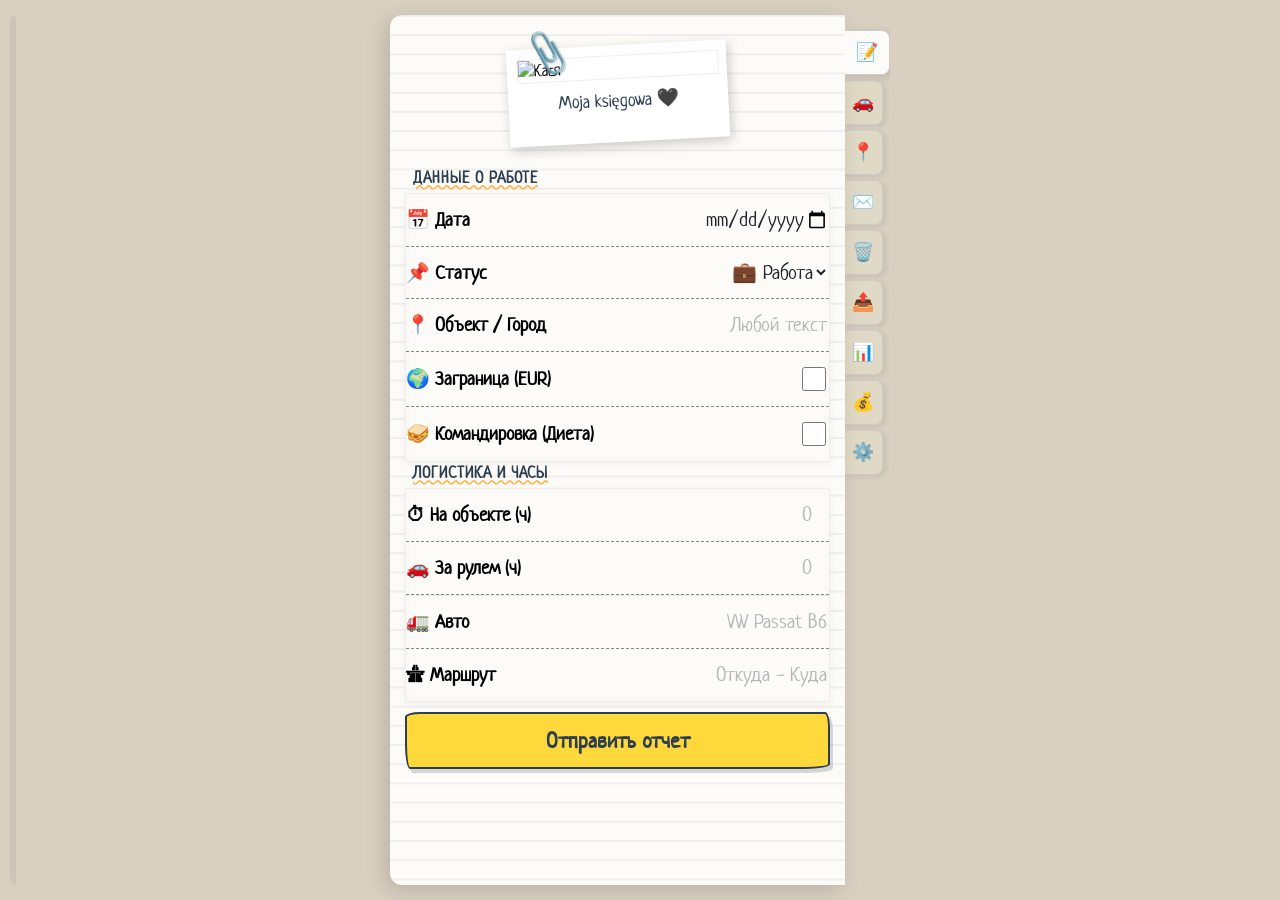
==== commit 9ad88ece: "18.05" ====
--- a/index.html
+++ b/index.html
@@ -110,9 +110,12 @@
             />
             <div class="polaroid-caption">W garażu 🚙</div>
           </div>
-          <div class="section-title">Мой Гараж</div>
+          <div class="section-title" id="t_garage">Мой Гараж</div>
           <div class="block" style="padding: 16px; text-align: center">
-            <p style="font-size: 14px; color: var(--hint-color)">
+            <p
+              id="t_garage_desc"
+              style="font-size: 14px; color: var(--hint-color)"
+            >
               Здесь мы скоро реализуем ручное добавление, управление списком и
               кнопку распознавания авто по фото!
             </p>
@@ -128,9 +131,12 @@
             />
             <div class="polaroid-caption">W drodze 🗺️</div>
           </div>
-          <div class="section-title">Навигация</div>
+          <div class="section-title" id="t_nav">Навигация</div>
           <div class="block" style="padding: 16px; text-align: center">
-            <p style="font-size: 14px; color: var(--hint-color)">
+            <p
+              id="t_nav_desc"
+              style="font-size: 14px; color: var(--hint-color)"
+            >
               Скоро здесь появится интерактивная карта для построения маршрутов
               и переход в Google Maps.
             </p>
@@ -139,11 +145,7 @@
 
         <div id="envelope" class="content">
           <div class="polaroid-wrapper">
-            <img
-              src="https://i.imgur.com/vH1Wn0N.png"
-              alt="Кася"
-              class="kasiaAvatar"
-            />
+            <img src="assets\kasia.png" alt="Кася" class="kasiaAvatar" />
             <div class="polaroid-caption">Koperta ✉️</div>
           </div>
           <div class="section-title" id="t_audit">
--- a/style.css
+++ b/style.css
@@ -67,6 +67,8 @@
     width: 45px;
     padding-top: 15px;
     overflow-y: auto;
+    flex-shrink: 0;
+    /* ЗАПРЕЩАЕМ СЖИМАТЬСЯ */
 }
 
 /* Отдельная боковая закладка */
@@ -85,12 +87,15 @@
     position: relative;
     left: -2px;
     z-index: 1;
+    width: 40px;
+    /* Фиксируем базовую ширину */
+    box-sizing: border-box;
 }
 
 .v-tab.active {
     background: #fdfbf7;
-    width: 45px;
-    /* Выдвигается */
+    width: 47px;
+    /* Фиксируем ширину при выдвижении */
     z-index: 3;
     border-left: 2px solid #fdfbf7;
     box-shadow: 4px 2px 8px rgba(0, 0, 0, 0.12);
